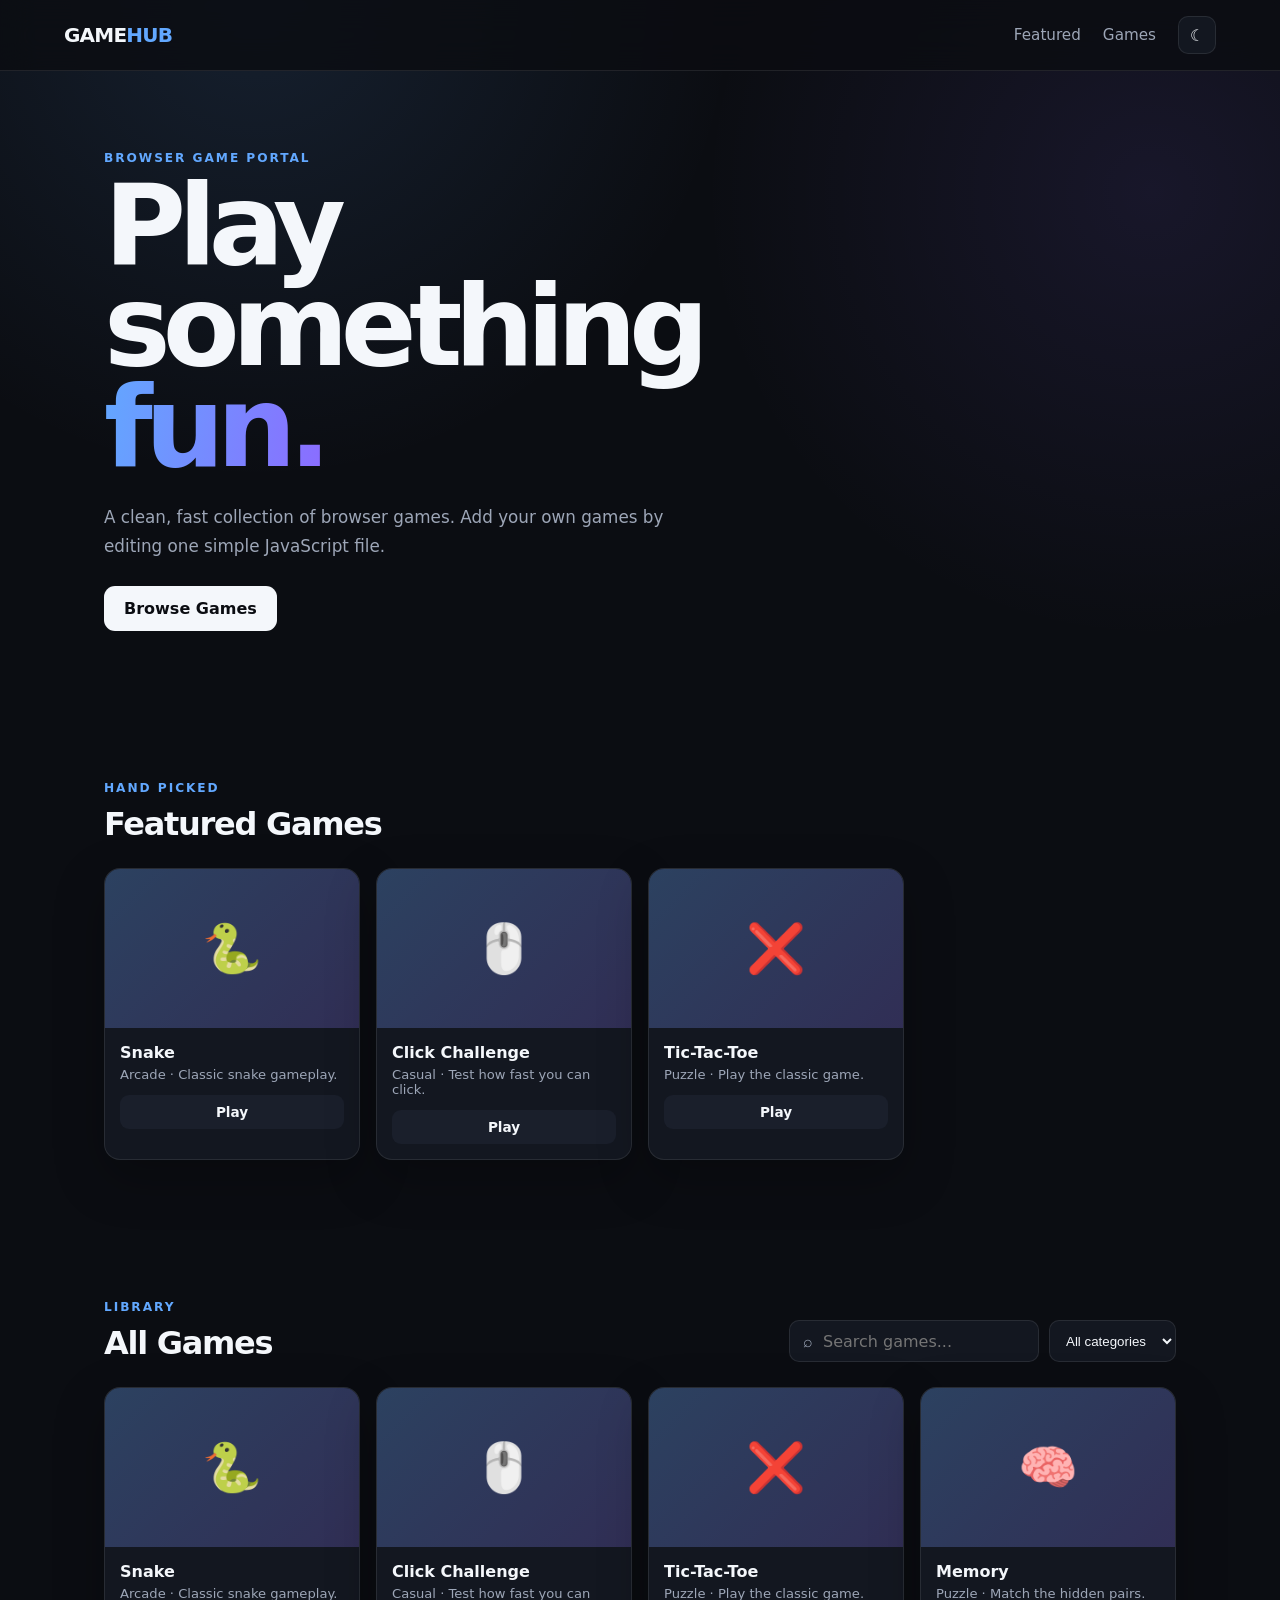
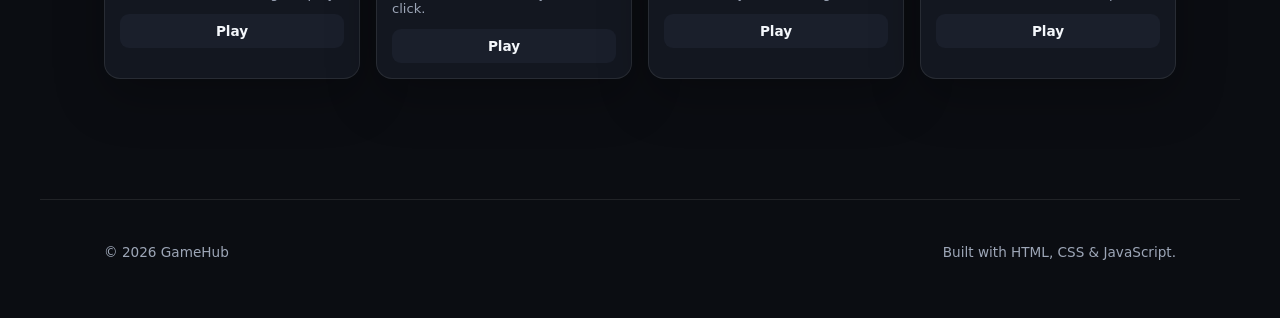
==== index.html @ 4a355496 "Add files via upload" ====
<!DOCTYPE html>
<html lang="en">
<head>
  <meta charset="UTF-8">
  <meta name="viewport" content="width=device-width, initial-scale=1.0">
  <title>GameHub</title>
  <meta name="description" content="A simple browser game portal.">
  <link rel="stylesheet" href="style.css">
</head>
<body>
  <header class="site-header">
    <a class="logo" href="index.html">GAME<span>HUB</span></a>
    <nav>
      <a href="#featured">Featured</a>
      <a href="#games">Games</a>
      <button id="themeToggle" class="icon-button" aria-label="Toggle theme">☾</button>
    </nav>
  </header>

  <main>
    <section class="hero">
      <div>
        <p class="eyebrow">BROWSER GAME PORTAL</p>
        <h1>Play something<br><span>fun.</span></h1>
        <p class="hero-text">A clean, fast collection of browser games. Add your own games by editing one simple JavaScript file.</p>
        <a class="primary-button" href="#games">Browse Games</a>
      </div>
    </section>

    <section id="featured" class="section">
      <div class="section-heading">
        <div>
          <p class="eyebrow">HAND PICKED</p>
          <h2>Featured Games</h2>
        </div>
      </div>
      <div id="featuredGrid" class="game-grid"></div>
    </section>

    <section id="games" class="section">
      <div class="section-heading">
        <div>
          <p class="eyebrow">LIBRARY</p>
          <h2>All Games</h2>
        </div>
        <div class="controls">
          <label class="search">
            <span>⌕</span>
            <input id="searchInput" type="search" placeholder="Search games..." autocomplete="off">
          </label>
          <select id="categoryFilter" aria-label="Filter by category">
            <option value="all">All categories</option>
          </select>
        </div>
      </div>
      <div id="gameGrid" class="game-grid"></div>
      <p id="noResults" class="no-results" hidden>No games match your search.</p>
    </section>
  </main>

  <footer>
    <p>© 2026 GameHub</p>
    <p>Built with HTML, CSS & JavaScript.</p>
  </footer>

  <script src="games.js"></script>
  <script src="script.js"></script>
</body>
</html>
---- style.css ----
:root {
  --bg: #0b0d12;
  --surface: #131720;
  --surface-2: #1a1f2b;
  --text: #f4f7fb;
  --muted: #9da6b7;
  --accent: #62a8ff;
  --accent-2: #8b6cff;
  --border: rgba(255,255,255,.09);
  --shadow: 0 18px 50px rgba(0,0,0,.25);
}

body.light {
  --bg: #f5f7fb;
  --surface: #ffffff;
  --surface-2: #edf1f7;
  --text: #111827;
  --muted: #64748b;
  --border: rgba(15,23,42,.1);
  --shadow: 0 18px 50px rgba(15,23,42,.1);
}

* { box-sizing: border-box; }
html { scroll-behavior: smooth; }

body {
  margin: 0;
  background:
    radial-gradient(circle at 20% 0%, rgba(98,168,255,.12), transparent 30rem),
    radial-gradient(circle at 90% 10%, rgba(139,108,255,.10), transparent 28rem),
    var(--bg);
  color: var(--text);
  font-family: Inter, ui-sans-serif, system-ui, -apple-system, BlinkMacSystemFont, "Segoe UI", sans-serif;
  min-height: 100vh;
}

a { color: inherit; text-decoration: none; }

.site-header {
  position: sticky;
  top: 0;
  z-index: 20;
  display: flex;
  align-items: center;
  justify-content: space-between;
  padding: 16px max(5vw, 24px);
  background: color-mix(in srgb, var(--bg) 82%, transparent);
  backdrop-filter: blur(16px);
  border-bottom: 1px solid var(--border);
}

.logo {
  font-size: 1.25rem;
  font-weight: 900;
  letter-spacing: -.04em;
}
.logo span { color: var(--accent); }

nav {
  display: flex;
  align-items: center;
  gap: 22px;
  color: var(--muted);
  font-size: .95rem;
}
nav a:hover { color: var(--text); }

.icon-button {
  border: 1px solid var(--border);
  background: var(--surface);
  color: var(--text);
  border-radius: 10px;
  width: 38px;
  height: 38px;
  cursor: pointer;
  font-size: 1rem;
}

main { max-width: 1200px; margin: auto; }

.hero {
  min-height: 460px;
  display: grid;
  align-items: center;
  padding: 80px 5vw;
}

.eyebrow {
  margin: 0 0 10px;
  color: var(--accent);
  font-size: .76rem;
  font-weight: 800;
  letter-spacing: .16em;
}

h1 {
  margin: 0;
  max-width: 700px;
  font-size: clamp(3.2rem, 9vw, 7rem);
  line-height: .9;
  letter-spacing: -.07em;
}
h1 span {
  background: linear-gradient(100deg, var(--accent), var(--accent-2));
  -webkit-background-clip: text;
  background-clip: text;
  color: transparent;
}

.hero-text {
  max-width: 590px;
  color: var(--muted);
  line-height: 1.7;
  font-size: 1.05rem;
  margin: 26px 0;
}

.primary-button {
  display: inline-block;
  padding: 13px 20px;
  border-radius: 11px;
  background: var(--text);
  color: var(--bg);
  font-weight: 800;
  transition: transform .2s, opacity .2s;
}
.primary-button:hover { transform: translateY(-2px); opacity: .9; }

.section { padding: 70px 5vw; }
.section-heading {
  display: flex;
  justify-content: space-between;
  gap: 25px;
  align-items: end;
  margin-bottom: 25px;
}
h2 {
  margin: 0;
  font-size: 2rem;
  letter-spacing: -.04em;
}

.controls {
  display: flex;
  gap: 10px;
  flex-wrap: wrap;
}

.search {
  display: flex;
  align-items: center;
  gap: 8px;
  padding: 0 13px;
  height: 42px;
  min-width: 230px;
  background: var(--surface);
  border: 1px solid var(--border);
  border-radius: 10px;
  color: var(--muted);
}
.search input {
  width: 100%;
  border: 0;
  outline: 0;
  background: transparent;
  color: var(--text);
  font: inherit;
}

select {
  height: 42px;
  padding: 0 12px;
  border: 1px solid var(--border);
  border-radius: 10px;
  background: var(--surface);
  color: var(--text);
  outline: none;
}

.game-grid {
  display: grid;
  grid-template-columns: repeat(4, minmax(0, 1fr));
  gap: 16px;
}

.game-card {
  overflow: hidden;
  background: var(--surface);
  border: 1px solid var(--border);
  border-radius: 16px;
  box-shadow: var(--shadow);
  transition: transform .2s, border-color .2s;
}
.game-card:hover {
  transform: translateY(-5px);
  border-color: color-mix(in srgb, var(--accent) 50%, var(--border));
}

.game-thumb {
  aspect-ratio: 16 / 10;
  display: grid;
  place-items: center;
  font-size: 3rem;
  background:
    linear-gradient(135deg, rgba(98,168,255,.25), rgba(139,108,255,.2)),
    var(--surface-2);
}
.game-info { padding: 15px; }
.game-info h3 { margin: 0 0 5px; font-size: 1rem; }
.game-info p { margin: 0; color: var(--muted); font-size: .82rem; }
.play {
  display: block;
  margin-top: 13px;
  padding: 9px 12px;
  border-radius: 9px;
  text-align: center;
  background: var(--surface-2);
  font-weight: 750;
  font-size: .85rem;
}
.play:hover { background: var(--accent); color: white; }

.no-results {
  padding: 40px 0;
  color: var(--muted);
  text-align: center;
}

footer {
  max-width: 1200px;
  margin: 50px auto 0;
  padding: 30px 5vw 45px;
  border-top: 1px solid var(--border);
  display: flex;
  justify-content: space-between;
  gap: 20px;
  color: var(--muted);
  font-size: .85rem;
}

@media (max-width: 900px) {
  .game-grid { grid-template-columns: repeat(2, minmax(0, 1fr)); }
}
@media (max-width: 600px) {
  nav a { display: none; }
  .hero { min-height: 400px; }
  .section-heading { align-items: stretch; flex-direction: column; }
  .controls { flex-direction: column; }
  .search { min-width: 0; }
  select { width: 100%; }
  .game-grid { grid-template-columns: 1fr; }
  footer { flex-direction: column; }
}
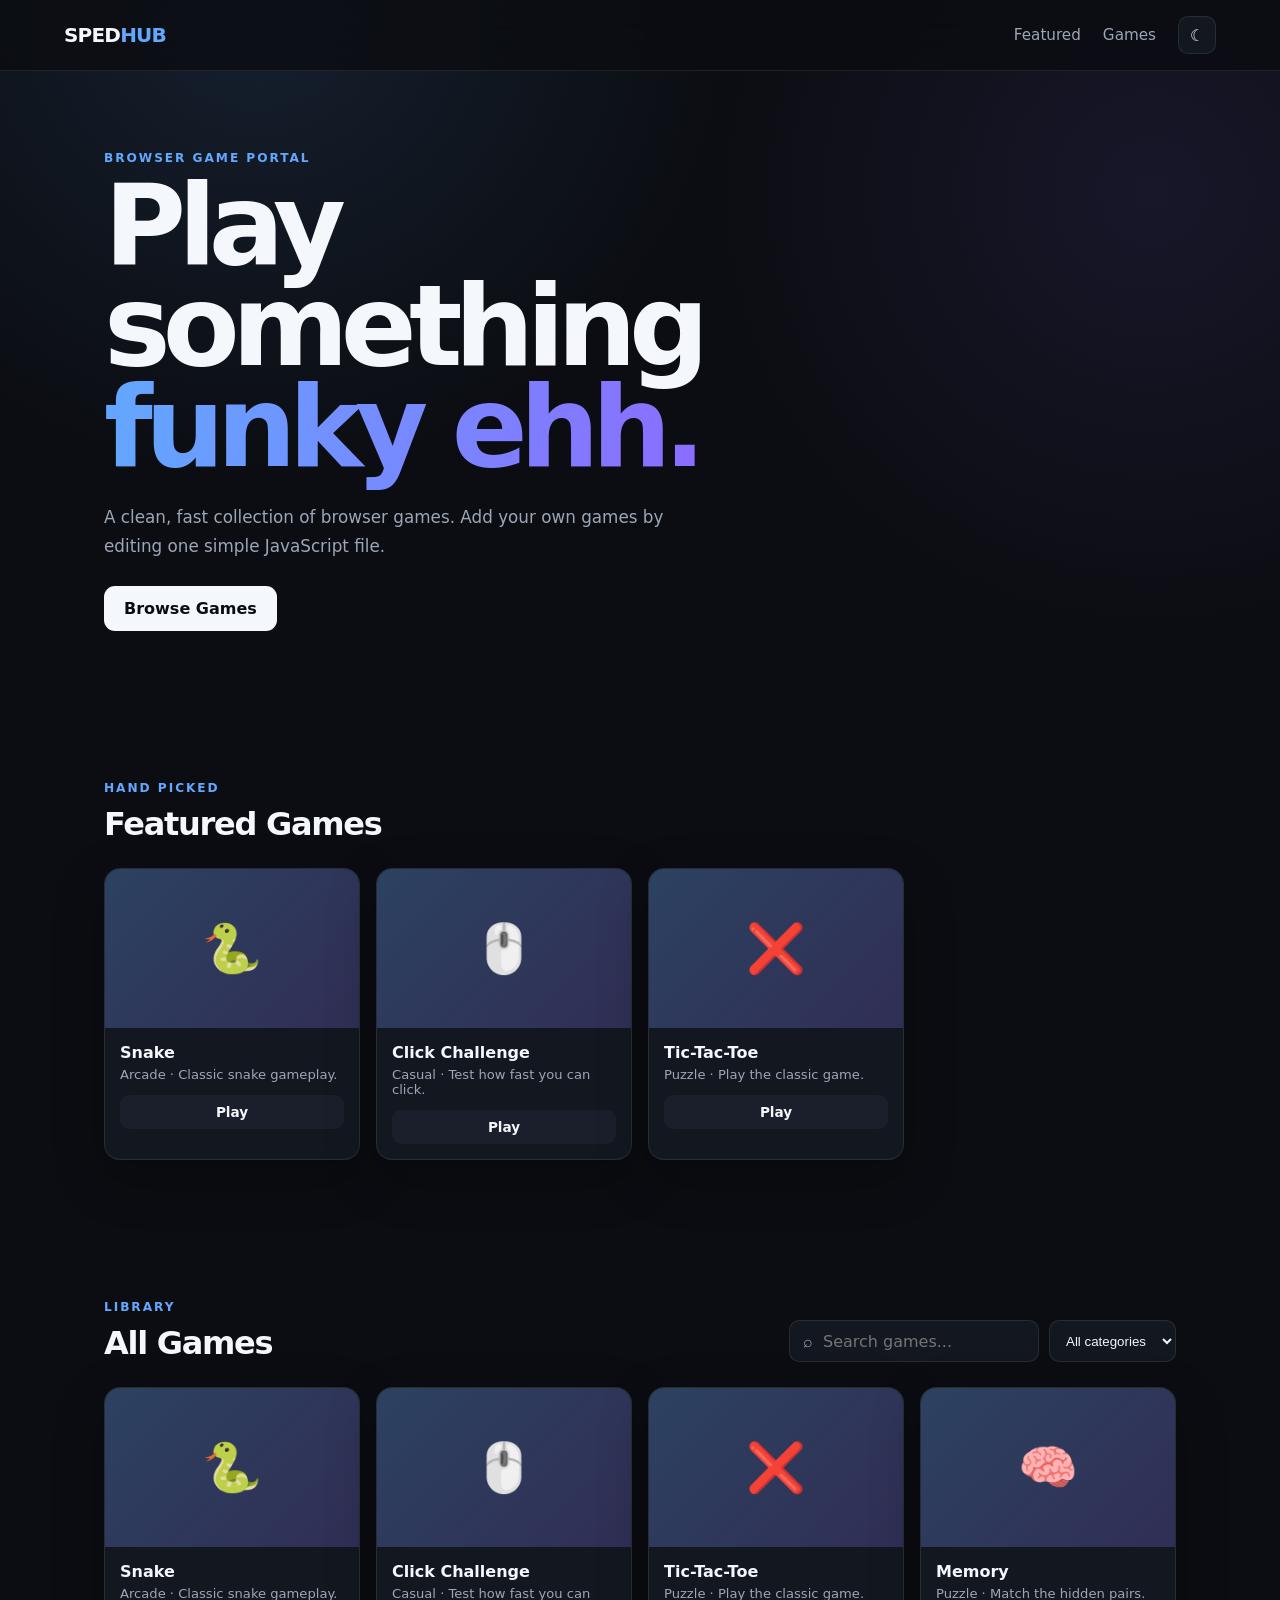
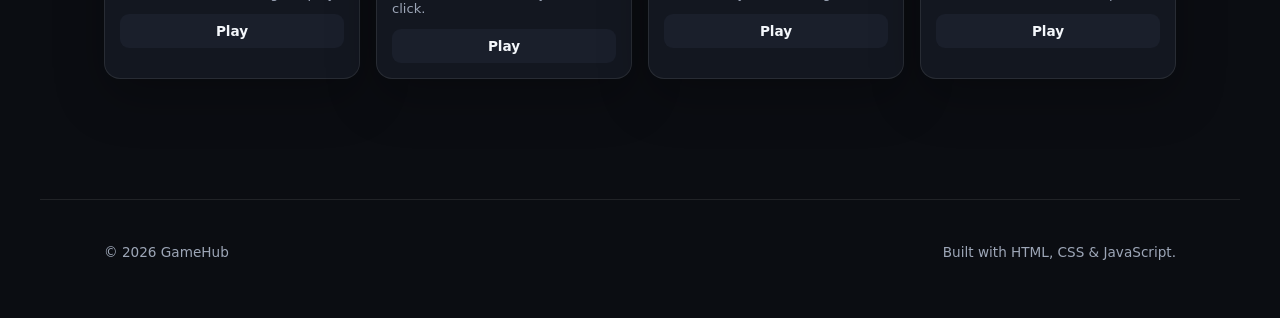
==== commit e2c82f0e: "Update game portal branding and text" ====
--- a/index.html
+++ b/index.html
@@ -3,13 +3,13 @@
 <head>
   <meta charset="UTF-8">
   <meta name="viewport" content="width=device-width, initial-scale=1.0">
-  <title>GameHub</title>
+  <title>SpedHub</title>
   <meta name="description" content="A simple browser game portal.">
   <link rel="stylesheet" href="style.css">
 </head>
 <body>
   <header class="site-header">
-    <a class="logo" href="index.html">GAME<span>HUB</span></a>
+    <a class="logo" href="index.html">SPED<span>HUB</span></a>
     <nav>
       <a href="#featured">Featured</a>
       <a href="#games">Games</a>
@@ -21,7 +21,7 @@
     <section class="hero">
       <div>
         <p class="eyebrow">BROWSER GAME PORTAL</p>
-        <h1>Play something<br><span>fun.</span></h1>
+        <h1>Play something<br><span>funky ehh.</span></h1>
         <p class="hero-text">A clean, fast collection of browser games. Add your own games by editing one simple JavaScript file.</p>
         <a class="primary-button" href="#games">Browse Games</a>
       </div>
